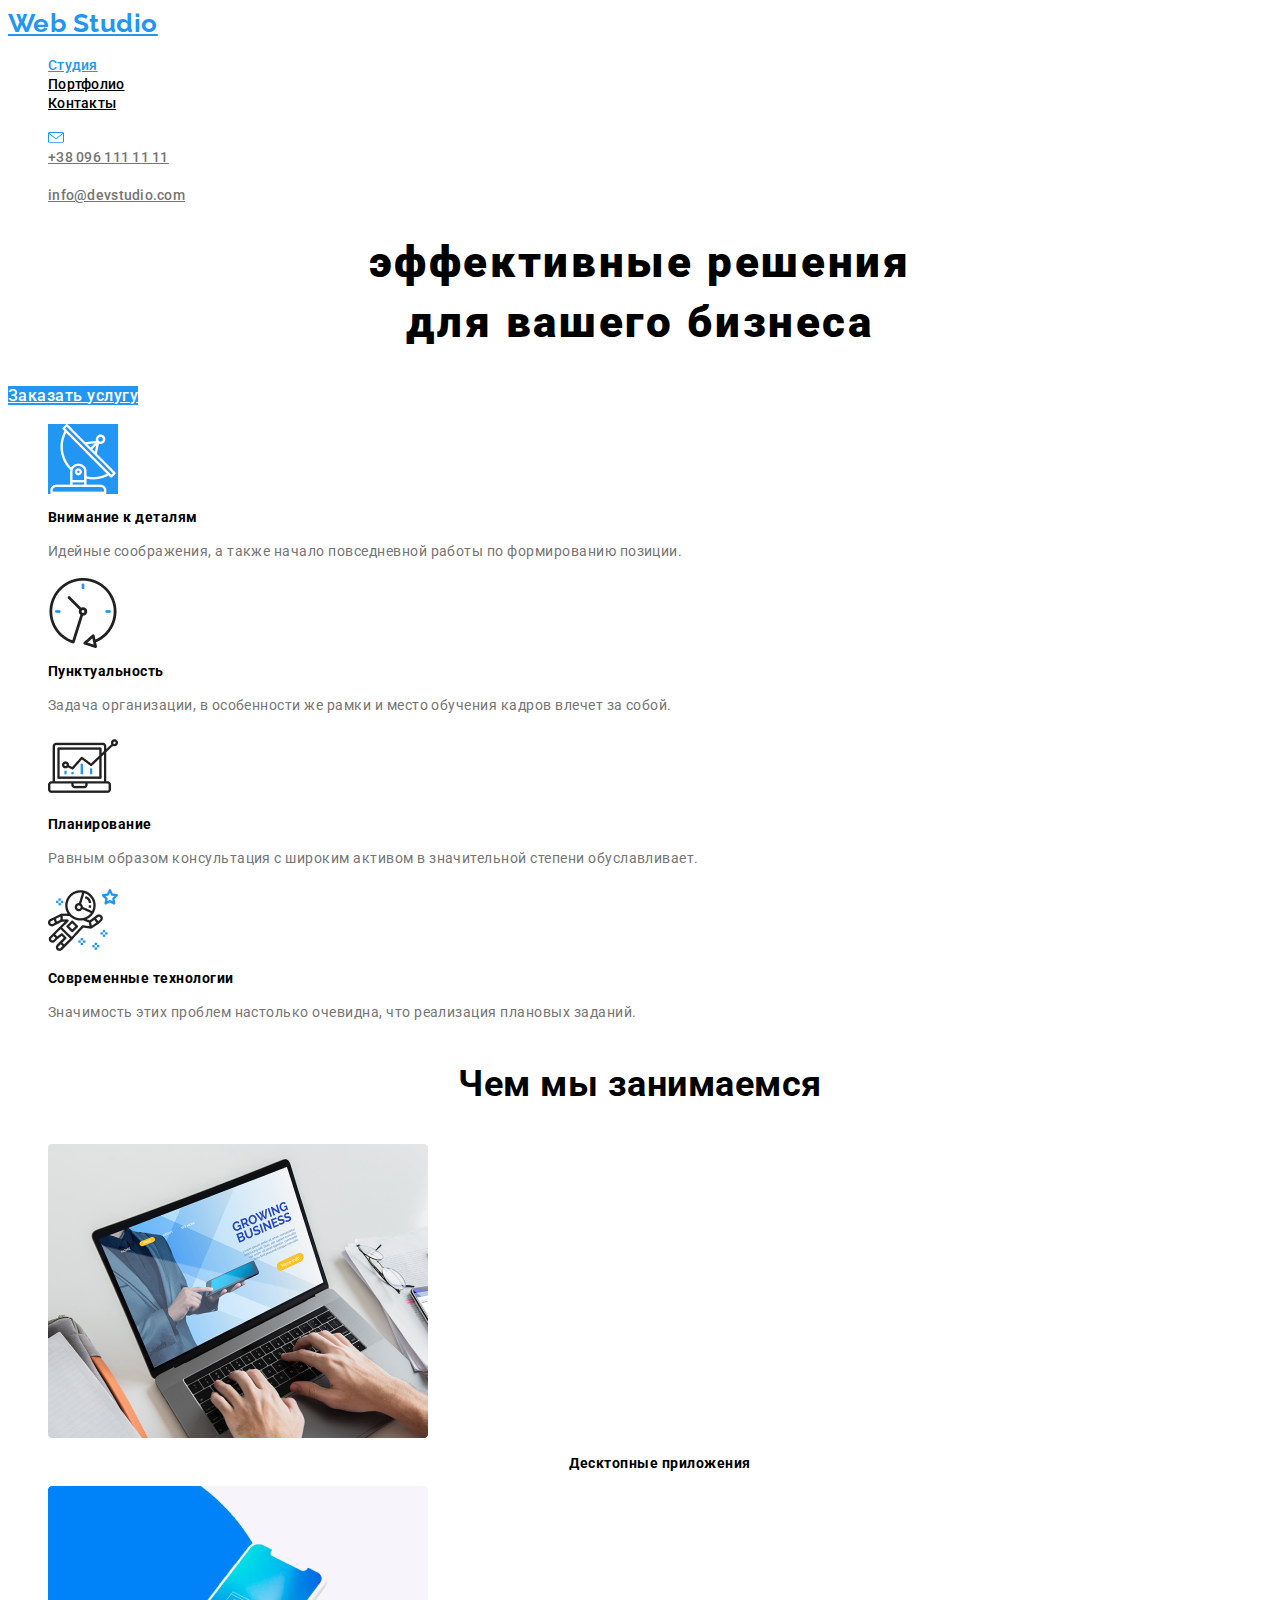
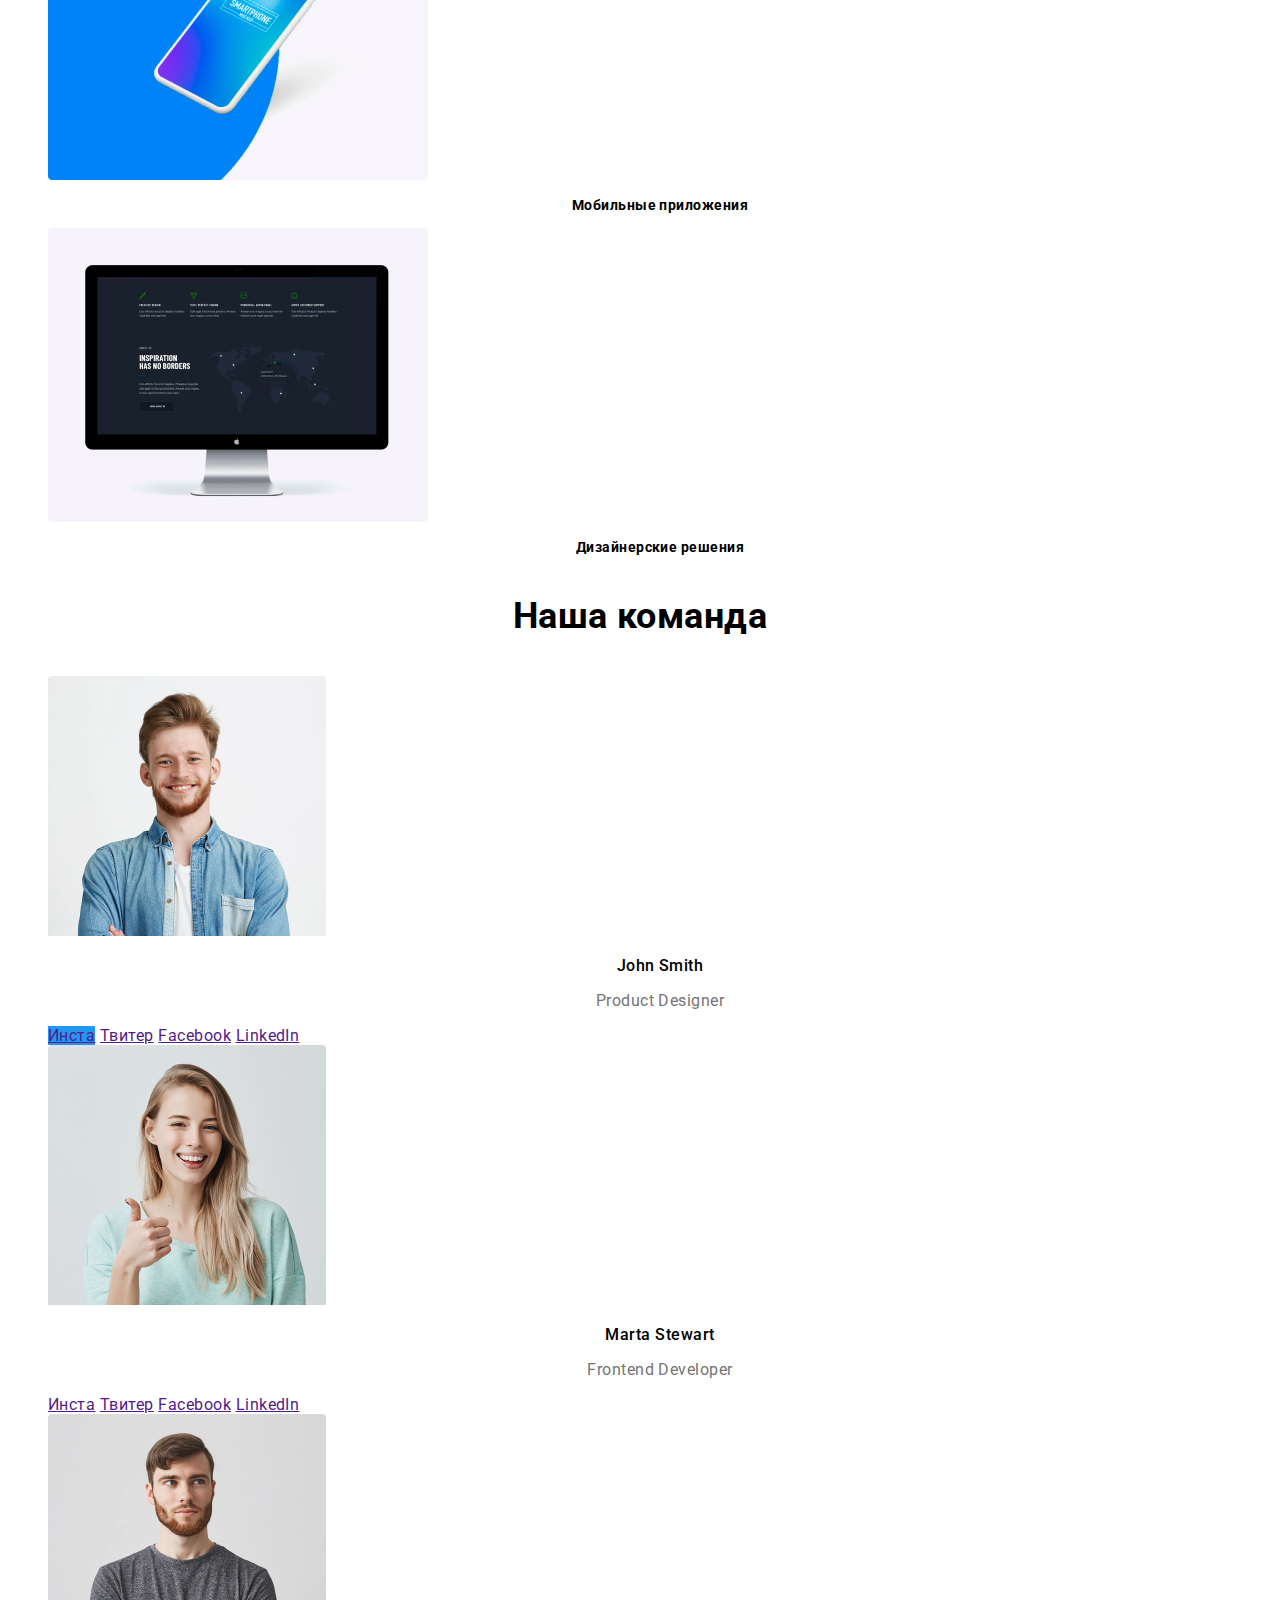
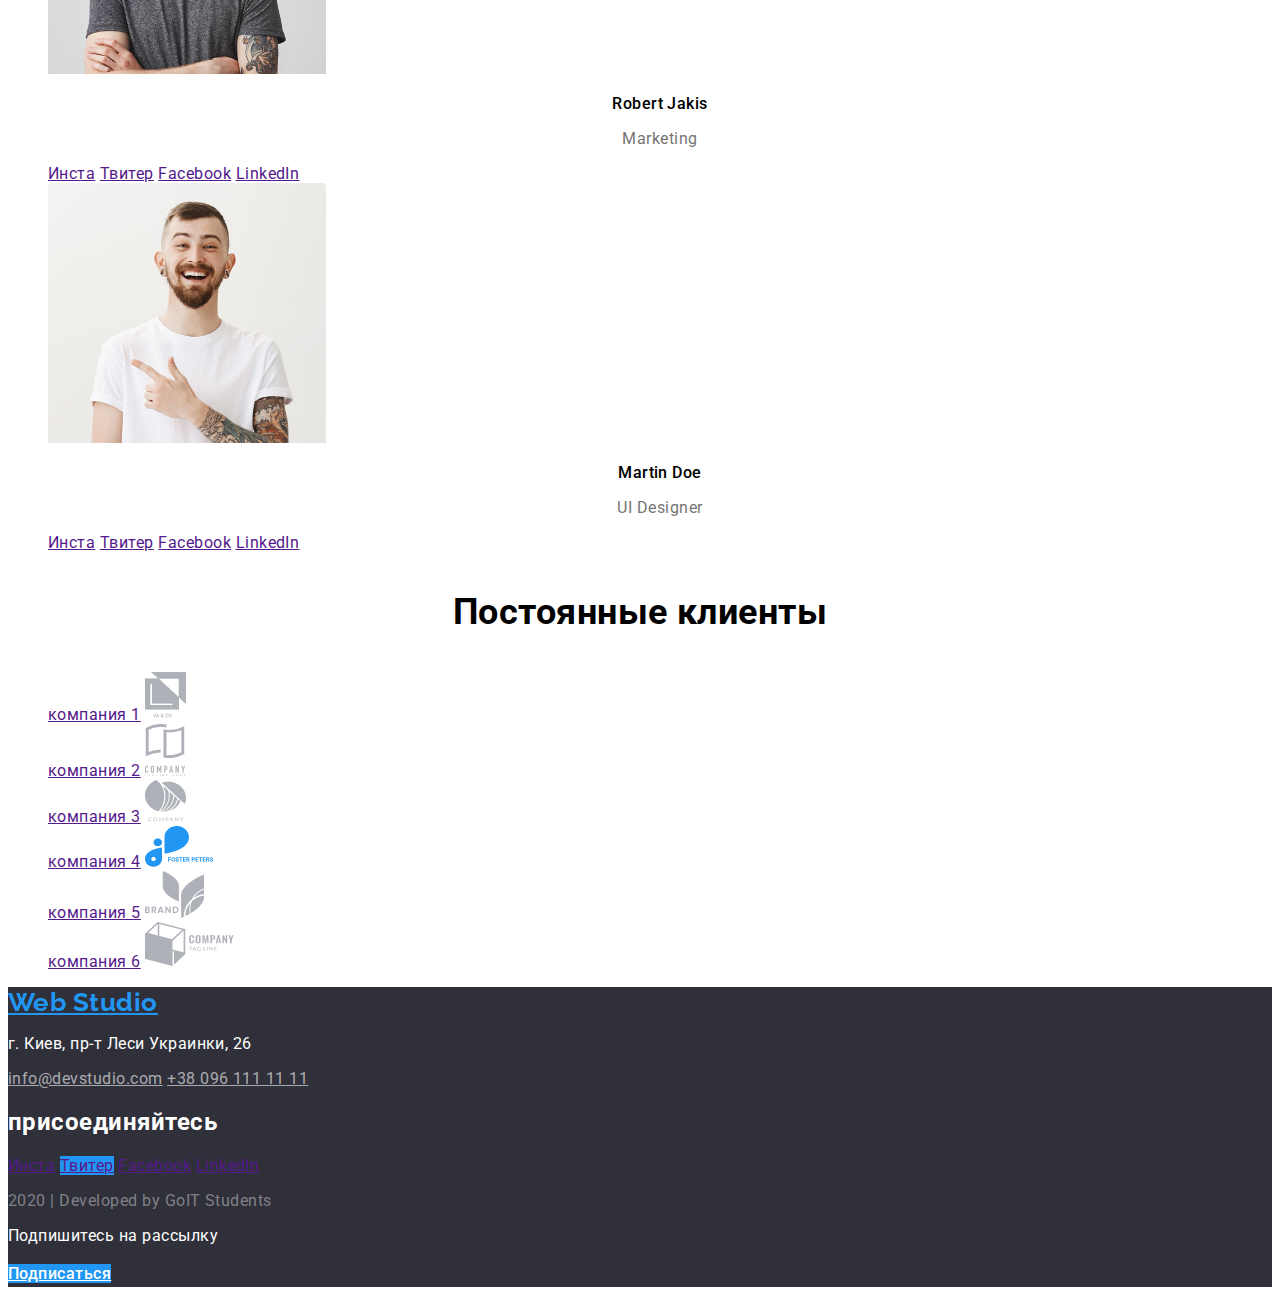
==== index.html @ 4e351586 "Копирование с 2-й домашки" ====
<!DOCTYPE html>
<html lang="ru">
<head>
    <meta charset="UTF-8">
    <meta name="viewport" content="width=device-width, initial-scale=1.0">
    <title>Web Studio</title>
    <link href="https://fonts.googleapis.com/css2?family=Raleway:wght@700&family=Roboto:wght@400;500;700;900&display=swap" rel="stylesheet">
    <link rel="stylesheet" href="./css/styles.css">
</head>
<body class="page">
 <!--Шапка-->    
    <header>
        <nav>
            <a href="" class="logo">Web Studio</a>
            <ul class="nav">
                <li><a href="http://" class="nav-nav current">Студия</a></li>
                <li><a href="./portfolio.html" class="nav-nav">Портфолио</a></li>
                <li><a href="http://" class="nav-nav">Контакты</a></li>
            </ul>
            <ul class="auth">
                <li><img src="./image/envelope (hover).svg" alt=""></li>
                <li><a href="tel:380961111111" class="auth-nav">+38 096 111 11 11</a></li>
                <li><img src="./Vector.svg" alt=""></li>
                <li><a href="mailto:info@devstudio.com" class="auth-nav">info@devstudio.com</a></li>
            </ul>
        </nav>
    </header>
<main>
    <!--первый блок с картинкой-->
    <section class="hero">
        <h1 class="hero-title">эффективные решения <br>для вашего бизнеса</h1>
        <a href="" class="button">Заказать услугу</a>
        
    </section>

    <!--Второй блок с иконками-->
    <section class="section">
        <ul>
            <li>
                <img src="./image/antenna 1.png" alt="" class="image">
                <h2 class="section-tit">Внимание к деталям</h2>
                <p class="section-list">Идейные соображения, а также начало повседневной работы по формированию позиции.</p>
            </li>
            <li>
                <img src="./image/clock 1.png" alt="">
                <h2 class="section-tit">Пунктуальность</h2>
                <p class="section-list">Задача организации, в особенности же рамки и место обучения кадров влечет за собой.</p>
            </li>
            <li>
                <img src="./image/diagram 1.png" alt="">
                <h2 class="section-tit">Планирование</h2>
                <p class="section-list">Равным образом консультация с широким активом в значительной степени обуславливает.</p>
            </li>
            <li>
                <img src="./image/astronaut 1.png" alt="">
                <h2 class="section-tit">Современные технологии</h2>
                <p class="section-list">Значимость этих проблем настолько очевидна, что реализация плановых заданий.</p>
            </li>
        </ul>
        
    </section>

    <!--Блок чем занимаемся-->
    <section>
        <h2 class="section-title">Чем мы занимаемся</h2>
        <ul>
            <li>
                <img src="./image/img (1).png" alt="" width="380">
                <h3>Десктопные приложения</h3>
            </li>
            <li>
                <img src="./image/box.png" alt="" width="380">
                <h3>Мобильные приложения</h3>
            </li>
            <li>
                <img src="./image/img.png" alt="" width="380">
                <h3>Дизайнерские решения</h3>
            </li>
        </ul>
    </section>

    <!--Блок команды-->
    <section>
        <h2 class="section-title">Наша команда</h2>
        <ul>
            <li>
                <img src="./image/John.jpg" alt="" width="278">
                <p class="section-name">John Smith</p>
                <p class="section-work">Product Designer</p>
                <a href="" aria-label="ссылка на Инсту" class="image">Инста</a>
                <a href="" aria-label="ссылка на Твитер">Твитер</a>
                <a href="" aria-label="ссылка на Facebook">Facebook</a>
                <a href="" aria-label="ссылка на LinkedIn">LinkedIn</a>
            </li>
            <li>
                <img src="./image/Marta.jpg" alt="" width="278">
                <p class="section-name">Marta Stewart</p>
                <p class="section-work">Frontend Developer</p>
                <a href="" aria-label="ссылка на Инсту">Инста</a>
                <a href="" aria-label="ссылка на Твитер">Твитер</a>
                <a href="" aria-label="ссылка на Facebook">Facebook</a>
                <a href="" aria-label="ссылка на LinkedIn">LinkedIn</a>
            </li>
            <li>
                <img src="./image/Robert.jpg" alt="" width="278">
                <p class="section-name">Robert Jakis</p>
                <p class="section-work">Marketing</p>
                <a href="" aria-label="ссылка на Инсту">Инста</a>
                <a href="" aria-label="ссылка на Твитер">Твитер</a>
                <a href="" aria-label="ссылка на Facebook">Facebook</a>
                <a href="" aria-label="ссылка на LinkedIn">LinkedIn</a>
            </li>
            <li>
                <img src="./image/Martin.jpg" alt="" width="278">
                <p class="section-name">Martin Doe</p>
                <p class="section-work">UI Designer</p>
                <a href="" aria-label="ссылка на Инсту">Инста</a>
                <a href="" aria-label="ссылка на Твитер">Твитер</a>
                <a href="" aria-label="ссылка на Facebook">Facebook</a>
                <a href="" aria-label="ссылка на LinkedIn">LinkedIn</a>
            </li>
        </ul>
    </section>

    <!--Клиенты-->
    <article>
        <h2 class="section-title">Постоянные клиенты</h2>
        <ul>
            <li>
                <a href="" alt="">компания 1</a>
                <img src="./image/logo 1.png" alt="">
            </li>
            <li>
                <a href="" alt="">компания 2</a>
                <img src="./image/logo 2.png" alt="">
            </li>
            <li>
                <a href="" alt="">компания 3</a>
                <img src="./image/logo 3.png" alt="">
            </li>
            <li>
                <a href="" alt="">компания 4</a>
                <img src="./image/logo 4.png" alt="">
            </li>
            <li>
                <a href="" alt="">компания 5</a>
                <img src="./image/logo 5.png" alt="">
            </li>
            <li>
                <a href="" alt="">компания 6</a>
                <img src="./image/logo 6.png" alt="">
            </li>
        </ul>
    </article>
</main>
    <!--Подвал-->
<footer class="down">
        <a href="" class="logo">Web Studio</a>
        <p class="sign">г. Киев, пр-т Леси Украинки, 26</p>
        <a href="mailto:info@devstudio.com" class="sign-nav">info@devstudio.com</a>
        <a href="tel:380961111111" class="sign-nav">+38 096 111 11 11</a>

        <h2 class="footer-text">присоединяйтесь</h2>
        <a href="" aria-label="ссылка на Инсту">Инста</a>
        <a href="" aria-label="ссылка на Твитер" class="image">Твитер</a>
        <a href="" aria-label="ссылка на Facebook">Facebook</a>
        <a href="" aria-label="ссылка на LinkedIn">LinkedIn</a>
        <p class="name">2020 | Developed by GoIT Students </p>
        <p class="footer-text">Подпишитесь на рассылку</p>
        <a href="" class="button">Подписаться</a>
</footer>
        

    
</body>
</html>
---- css/styles.css ----
:root {
    --primary-text-color: #21212;
    --secondary-text-color: #757575;
    --prime-blu-color: #2196F3;
    --prime-white-color: #ffffff;
}


ul {
    list-style: none;
}

.page {
    background-color: #ffffff;
    color: var(--primary-text-color);
    font-family: Roboto, sans-serif;
    letter-spacing: 0.03em;
}

/* Логотип */

.logo{
    color: var(--prime-blu-color);
    font-family: Raleway;
    font-weight: bold;
    font-size: 26px;
    line-height: 1.19;
}

/* менюшка */
.nav .nav-nav {
    color: var(--primary-text-color);
    font-weight: 500;
    font-size: 14px;
    line-height: 1.14;
    letter-spacing: 0.02em;
}
.nav .nav-nav:hover,
.nav .nav-nav:focus
{
    color: var(--prime-blu-color);
}
.nav .nav-nav.current {
    color: var(--prime-blu-color);
}

 
.auth .auth-nav{
    color: var(--secondary-text-color);
    font-weight: 500;
    font-size: 14px;
    line-height: 1.14;
    letter-spacing: 0.02em;
    }
.auth .auth-nav:hover, 
.auth .auth-nav:focus{
    color: var(--prime-blu-color)
}

.hero-title {
    font-weight: 900;
    font-size: 44px;
    line-height: 1.36;
    text-align: center;
    letter-spacing: 0.06em;
    font-style: normal;
}

.button{
    color: var(--prime-white-color);
    background-color: var(--prime-blu-color);
    font-family: inherit;
    font-weight: 500;
    font-size: 16px;
    line-height: 1.62;
    text-align: center;
}

ul {
    list-style: none;
}

.section .section-title {
    color: var(--primary-text-color);
}
.section-title {
font-weight: 700;
font-size: 36px;
line-height: 1.67;
text-align: center;
}
.section-tit {
    font-weight: 700;
    font-size: 14px;
    line-height: 1.14;
}
h3 {
    font-family: Roboto;
font-style: normal;
font-weight: 700;
font-size: 14px;
line-height: 1.14;
text-align: center;
}
.image {
background-color: var(--prime-blu-color);
}
.section-list {
    color: var(--secondary-text-color);
    font-size: 14px;
    line-height: 1.71;
}
.section-work{
    color: var(--secondary-text-color);
    font-size: 16px;
    line-height: 1.19;
    text-align: center;
}
.section-name{
    font-weight: 500;
    font-size: 16px;
    line-height: 1.19;
    text-align: center;
}
.name {
    color: rgba(255, 255, 255, 0.4);
}
.sign {
    color: var(--prime-white-color);
}
.sign-nav {
    color: rgba(255, 255, 255, 0.6);
}
.down{
    background-color: #2F303A;;
}
.footer-text {
    color: var(--prime-white-color);
}



/* Портфолио */

.info {
    font-weight: 700;
    font-size: 18px;
    line-height: 2;
    letter-spacing: 0.06em;
}

.info-main {
    font-size: 16px;
    line-height: 1.87;
}

.information{
    font-size: 18px;
    line-height: 1.56;
}






/* основной цвет заголовков  color: #212121;*/
/* цвет текста color: #757575; */
/* акцкет #2196F3  */
/* вторичный цвет color: rgba(255, 255, 255, 0.4); */
/* вторичный цвет фона #F5F4FA */
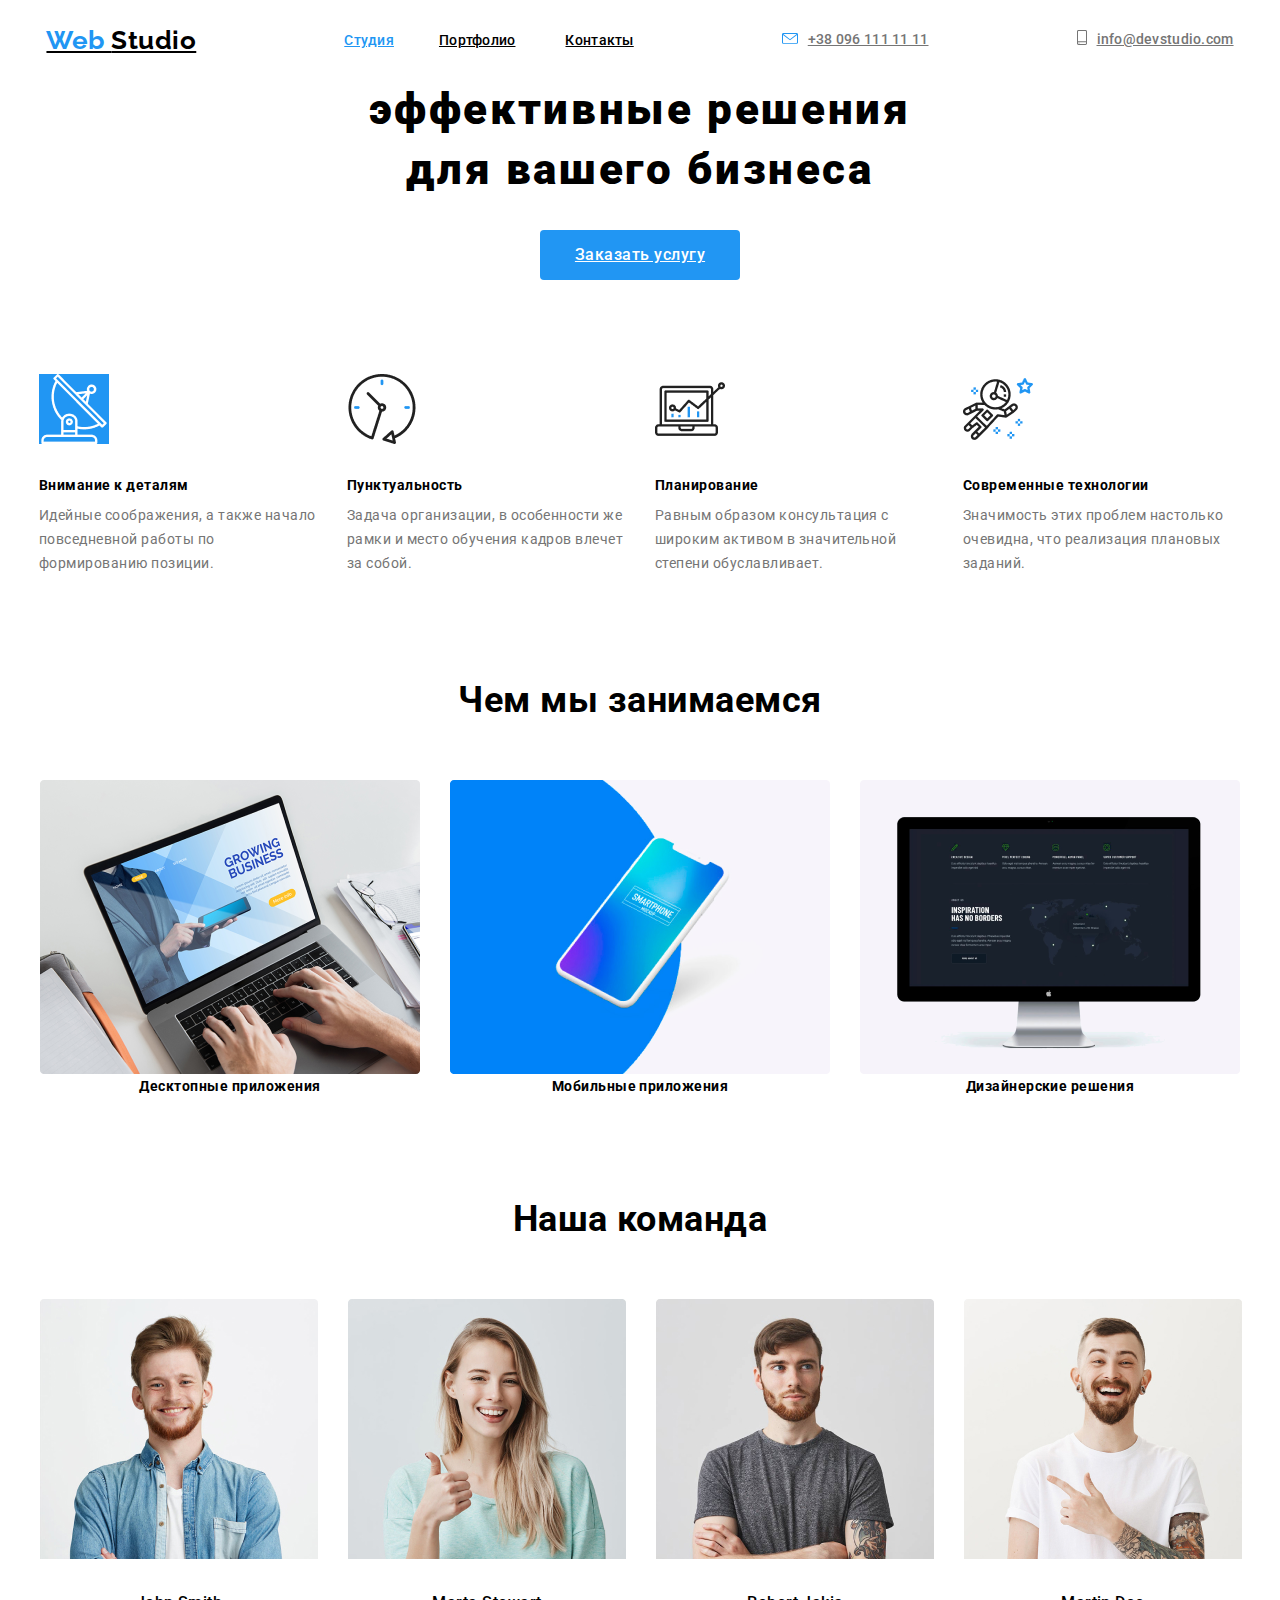
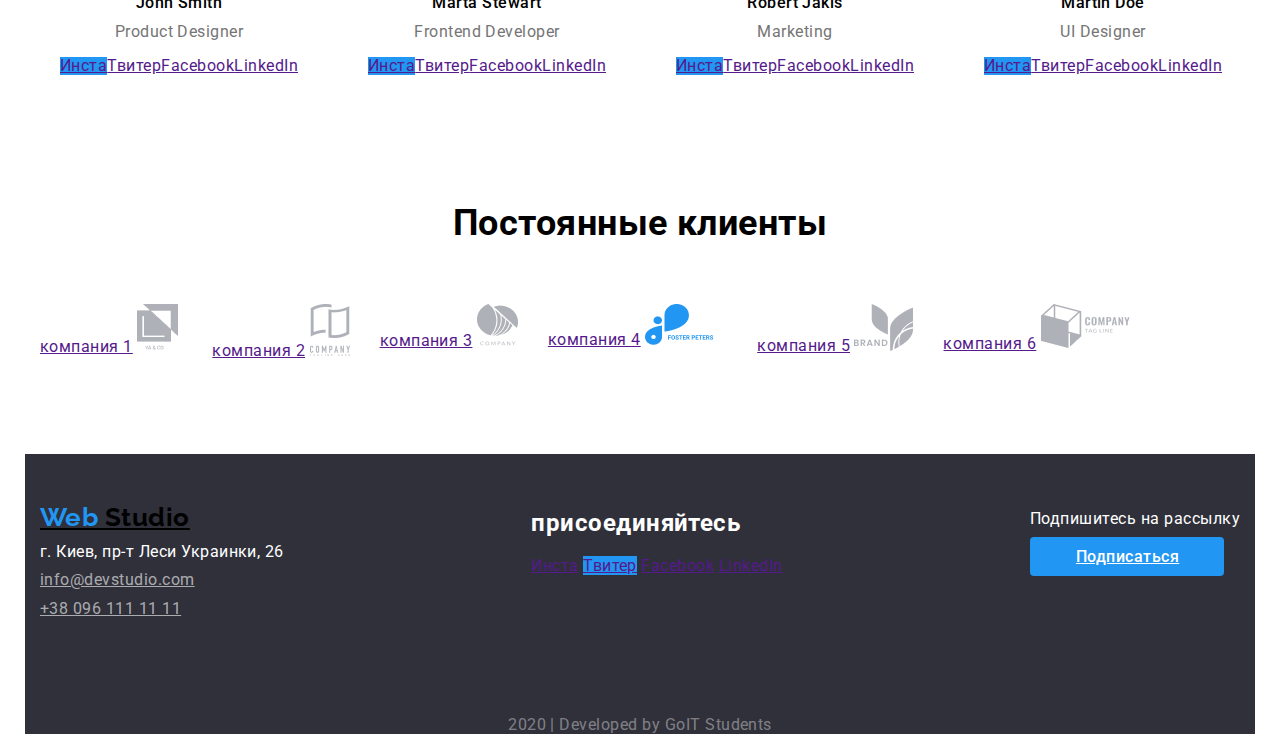
==== commit 9d32f50e: "Финал!!!" ====
--- a/index.html
+++ b/index.html
@@ -5,169 +5,208 @@
     <meta name="viewport" content="width=device-width, initial-scale=1.0">
     <title>Web Studio</title>
     <link href="https://fonts.googleapis.com/css2?family=Raleway:wght@700&family=Roboto:wght@400;500;700;900&display=swap" rel="stylesheet">
+    <link rel="stylesheet" href="https://cdnjs.cloudflare.com/ajax/libs/modern-normalize/0.6.0/modern-normalize.min.css">
     <link rel="stylesheet" href="./css/styles.css">
 </head>
 <body class="page">
  <!--Шапка-->    
     <header>
-        <nav>
-            <a href="" class="logo">Web Studio</a>
-            <ul class="nav">
-                <li><a href="http://" class="nav-nav current">Студия</a></li>
-                <li><a href="./portfolio.html" class="nav-nav">Портфолио</a></li>
-                <li><a href="http://" class="nav-nav">Контакты</a></li>
-            </ul>
-            <ul class="auth">
-                <li><img src="./image/envelope (hover).svg" alt=""></li>
-                <li><a href="tel:380961111111" class="auth-nav">+38 096 111 11 11</a></li>
-                <li><img src="./Vector.svg" alt=""></li>
-                <li><a href="mailto:info@devstudio.com" class="auth-nav">info@devstudio.com</a></li>
-            </ul>
-        </nav>
+            <nav class="container top">
+                <a href="" class="logo"><span class="color">Web </span>Studio</a>
+                    <ul class="nav">
+                        <li><a href="http://" class="nav-nav current">Студия</a></li>
+                        <li><a href="./portfolio.html" class="nav-nav first">Портфолио</a></li>
+                        <li><a href="http://" class="nav-nav">Контакты</a></li>
+                        </ul>
+                    <ul class="auth">
+                        <li><img src="./image/envelope (hover).svg" alt=""></li>
+                        <li><a href="tel:380961111111" class="auth-nav">+38 096 111 11 11</a></li>
+                        <li class="telephone"><img src="./image/smartphone.svg" alt=""></li>
+                        <li><a href="mailto:info@devstudio.com" class="auth-nav">info@devstudio.com</a></li>
+                    </ul>
+            </nav>
     </header>
+    
 <main>
     <!--первый блок с картинкой-->
-    <section class="hero">
-        <h1 class="hero-title">эффективные решения <br>для вашего бизнеса</h1>
-        <a href="" class="button">Заказать услугу</a>
-        
-    </section>
+
+    <div class="blocks">
+        <section class="hero">
+            <h1 class="hero-title">эффективные решения <br>для вашего бизнеса</h1>
+            <a href="" class="button one">Заказать услугу</a>
+            
+        </section>
+    </div>
 
     <!--Второй блок с иконками-->
-    <section class="section">
-        <ul>
-            <li>
+
+   <div class="blocks">
+        <section class="section">
+        <ul class="decision">
+            <li class="decision-info">
                 <img src="./image/antenna 1.png" alt="" class="image">
                 <h2 class="section-tit">Внимание к деталям</h2>
                 <p class="section-list">Идейные соображения, а также начало повседневной работы по формированию позиции.</p>
             </li>
-            <li>
+            <li class="decision-info">
                 <img src="./image/clock 1.png" alt="">
                 <h2 class="section-tit">Пунктуальность</h2>
                 <p class="section-list">Задача организации, в особенности же рамки и место обучения кадров влечет за собой.</p>
             </li>
-            <li>
+            <li class="decision-info">
                 <img src="./image/diagram 1.png" alt="">
                 <h2 class="section-tit">Планирование</h2>
                 <p class="section-list">Равным образом консультация с широким активом в значительной степени обуславливает.</p>
             </li>
-            <li>
+            <li class="decision-info">
                 <img src="./image/astronaut 1.png" alt="">
                 <h2 class="section-tit">Современные технологии</h2>
                 <p class="section-list">Значимость этих проблем настолько очевидна, что реализация плановых заданий.</p>
             </li>
         </ul>
         
-    </section>
+        </section>
+   </div>
 
     <!--Блок чем занимаемся-->
+   <div class="blocks">
     <section>
         <h2 class="section-title">Чем мы занимаемся</h2>
-        <ul>
-            <li>
+        <ul class="decision">
+            <li class=works>
                 <img src="./image/img (1).png" alt="" width="380">
                 <h3>Десктопные приложения</h3>
             </li>
-            <li>
+            <li class=works>
                 <img src="./image/box.png" alt="" width="380">
                 <h3>Мобильные приложения</h3>
             </li>
-            <li>
+            <li class=works>
                 <img src="./image/img.png" alt="" width="380">
                 <h3>Дизайнерские решения</h3>
             </li>
         </ul>
     </section>
+   </div>
 
     <!--Блок команды-->
-    <section>
+
+   <div class="blocks">
+    <section class="section">
         <h2 class="section-title">Наша команда</h2>
-        <ul>
-            <li>
+        <ul class="team">
+            <li class="team-all">
                 <img src="./image/John.jpg" alt="" width="278">
                 <p class="section-name">John Smith</p>
                 <p class="section-work">Product Designer</p>
-                <a href="" aria-label="ссылка на Инсту" class="image">Инста</a>
-                <a href="" aria-label="ссылка на Твитер">Твитер</a>
-                <a href="" aria-label="ссылка на Facebook">Facebook</a>
-                <a href="" aria-label="ссылка на LinkedIn">LinkedIn</a>
-            </li>
-            <li>
+                <div class="links">
+                    <a href="" aria-label="ссылка на Инсту" class="image">Инста</a>
+                    <a href="" aria-label="ссылка на Твитер">Твитер</a>
+                    <a href="" aria-label="ссылка на Facebook">Facebook</a>
+                    <a href="" aria-label="ссылка на LinkedIn">LinkedIn</a>
+                </div>
+            </li>
+            <li class="team-all">
                 <img src="./image/Marta.jpg" alt="" width="278">
                 <p class="section-name">Marta Stewart</p>
                 <p class="section-work">Frontend Developer</p>
-                <a href="" aria-label="ссылка на Инсту">Инста</a>
-                <a href="" aria-label="ссылка на Твитер">Твитер</a>
-                <a href="" aria-label="ссылка на Facebook">Facebook</a>
-                <a href="" aria-label="ссылка на LinkedIn">LinkedIn</a>
-            </li>
-            <li>
+                <div class="links">
+                    <a href="" aria-label="ссылка на Инсту" class="image">Инста</a>
+                    <a href="" aria-label="ссылка на Твитер">Твитер</a>
+                    <a href="" aria-label="ссылка на Facebook">Facebook</a>
+                    <a href="" aria-label="ссылка на LinkedIn">LinkedIn</a>
+                </div>
+            </li>
+            <li class="team-all">
                 <img src="./image/Robert.jpg" alt="" width="278">
                 <p class="section-name">Robert Jakis</p>
                 <p class="section-work">Marketing</p>
-                <a href="" aria-label="ссылка на Инсту">Инста</a>
-                <a href="" aria-label="ссылка на Твитер">Твитер</a>
-                <a href="" aria-label="ссылка на Facebook">Facebook</a>
-                <a href="" aria-label="ссылка на LinkedIn">LinkedIn</a>
-            </li>
-            <li>
+                <div class="links">
+                    <a href="" aria-label="ссылка на Инсту" class="image">Инста</a>
+                    <a href="" aria-label="ссылка на Твитер">Твитер</a>
+                    <a href="" aria-label="ссылка на Facebook">Facebook</a>
+                    <a href="" aria-label="ссылка на LinkedIn">LinkedIn</a>
+                </div>
+            </li>
+            <li class="team-all">
                 <img src="./image/Martin.jpg" alt="" width="278">
                 <p class="section-name">Martin Doe</p>
                 <p class="section-work">UI Designer</p>
+                <div class="links">
+                    <a href="" aria-label="ссылка на Инсту" class="image">Инста</a>
+                    <a href="" aria-label="ссылка на Твитер">Твитер</a>
+                    <a href="" aria-label="ссылка на Facebook">Facebook</a>
+                    <a href="" aria-label="ссылка на LinkedIn">LinkedIn</a>
+                </div>
+            </li>
+        </ul>
+    </section>
+   </div>
+
+    <!--Клиенты-->
+
+    <div class="blocks">
+        <article class="section-art"    >
+            <h2 class="section-title">Постоянные клиенты</h2>
+            <ul class="clients">
+                <li class="clients-logo">
+                    <a href="" alt="">компания 1</a>
+                    <img src="./image/logo 1.png" alt="">
+                </li>
+                <li class="clients-logo">
+                    <a href="" alt="">компания 2</a>
+                    <img src="./image/logo 2.png" alt="">
+                </li>
+                <li class="clients-logo">
+                    <a href="" alt="">компания 3</a>
+                    <img src="./image/logo 3.png" alt="">
+                </li>
+                <li class="clients-logo">
+                    <a href="" alt="">компания 4</a>
+                    <img src="./image/logo 4.png" alt="">
+                </li>
+                <li class="clients-logo">
+                    <a href="" alt="">компания 5</a>
+                    <img src="./image/logo 5.png" alt="">
+                </li>
+                <li class="clients-logo">
+                    <a href="" alt="">компания 6</a>
+                    <img src="./image/logo 6.png" alt="">
+                </li>
+            </ul>
+        </article>
+    </div>
+</main>
+
+    <!--Подвал-->
+
+    <footer class="down-bottom">
+        <div class="down">
+        <div class="down-info">
+            <div class="footer-info">
+                <a href="" class="logo"><span class="color">Web </span>Studio</a>
+                <p class="sign">г. Киев, пр-т Леси Украинки, 26</p>
+                <a href="mailto:info@devstudio.com" class="sign-nav">info@devstudio.com</a>
+                <a href="tel:380961111111" class="sign-nav">+38 096 111 11 11</a>
+            </div>
+        </div>
+    
+            <div class="footer-info">
+                <h2 class="footer-text">присоединяйтесь</h2>
                 <a href="" aria-label="ссылка на Инсту">Инста</a>
-                <a href="" aria-label="ссылка на Твитер">Твитер</a>
+                <a href="" aria-label="ссылка на Твитер" class="image">Твитер</a>
                 <a href="" aria-label="ссылка на Facebook">Facebook</a>
                 <a href="" aria-label="ссылка на LinkedIn">LinkedIn</a>
-            </li>
-        </ul>
-    </section>
-
-    <!--Клиенты-->
-    <article>
-        <h2 class="section-title">Постоянные клиенты</h2>
-        <ul>
-            <li>
-                <a href="" alt="">компания 1</a>
-                <img src="./image/logo 1.png" alt="">
-            </li>
-            <li>
-                <a href="" alt="">компания 2</a>
-                <img src="./image/logo 2.png" alt="">
-            </li>
-            <li>
-                <a href="" alt="">компания 3</a>
-                <img src="./image/logo 3.png" alt="">
-            </li>
-            <li>
-                <a href="" alt="">компания 4</a>
-                <img src="./image/logo 4.png" alt="">
-            </li>
-            <li>
-                <a href="" alt="">компания 5</a>
-                <img src="./image/logo 5.png" alt="">
-            </li>
-            <li>
-                <a href="" alt="">компания 6</a>
-                <img src="./image/logo 6.png" alt="">
-            </li>
-        </ul>
-    </article>
-</main>
-    <!--Подвал-->
-<footer class="down">
-        <a href="" class="logo">Web Studio</a>
-        <p class="sign">г. Киев, пр-т Леси Украинки, 26</p>
-        <a href="mailto:info@devstudio.com" class="sign-nav">info@devstudio.com</a>
-        <a href="tel:380961111111" class="sign-nav">+38 096 111 11 11</a>
-
-        <h2 class="footer-text">присоединяйтесь</h2>
-        <a href="" aria-label="ссылка на Инсту">Инста</a>
-        <a href="" aria-label="ссылка на Твитер" class="image">Твитер</a>
-        <a href="" aria-label="ссылка на Facebook">Facebook</a>
-        <a href="" aria-label="ссылка на LinkedIn">LinkedIn</a>
+            </div>
+    
+            <div> 
+                <p class="footer-text">Подпишитесь на рассылку</p>
+                <a href="" class="button-bottom">Подписаться</a>
+            </div>
+               
+        </div>    
         <p class="name">2020 | Developed by GoIT Students </p>
-        <p class="footer-text">Подпишитесь на рассылку</p>
-        <a href="" class="button">Подписаться</a>
+
 </footer>
         
 
--- a/css/styles.css
+++ b/css/styles.css
@@ -1,3 +1,6 @@
+
+
+
 :root {
     --primary-text-color: #21212;
     --secondary-text-color: #757575;
@@ -6,9 +9,13 @@
 }
 
 
-ul {
+
+  ul {
+    margin-top: 0px;
+    margin-bottom: 0px;
     list-style: none;
 }
+
 
 .page {
     background-color: #ffffff;
@@ -20,15 +27,73 @@
 /* Логотип */
 
 .logo{
-    color: var(--prime-blu-color);
+
+
+    color: black;
     font-family: Raleway;
     font-weight: bold;
     font-size: 26px;
     line-height: 1.19;
 }
 
+
+.color{ 
+    color: var(--prime-blu-color);
+}
+.container{
+    width: 1230px;
+    padding-left: 15px;
+    padding-right: 15px;
+    margin-left: auto;
+    margin-right: auto;
+    justify-content: center;
+
+}
+
+.top {
+    display: flex;
+    height: 80px;
+    align-items: center;
+}
+
+.container .top + .top {
+    margin-left: 148px;
+}
+
+.blocks {
+    width: 1230px;
+    padding-left: 15px;
+    padding-right: 15px;
+    margin-left: auto;
+    margin-right: auto;
+    justify-content: center;
+}
 /* менюшка */
+
+.nav{
+    display: flex;
+    margin-left: 148px;
+    padding-left: 0;
+    align-items: flex-end;
+}
+
+.first {
+    margin-left: 45px;
+    margin-right: 50px;
+}
+
+.nav-nav {
+    margin-top: 0px;
+    padding-bottom: 32px;
+}
+
+.nav-nav .first{
+
+    margin-left: 50px;
+    margin-right: 45px;
+}
 .nav .nav-nav {
+    
     color: var(--primary-text-color);
     font-weight: 500;
     font-size: 14px;
@@ -36,16 +101,26 @@
     letter-spacing: 0.02em;
 }
 .nav .nav-nav:hover,
-.nav .nav-nav:focus
-{
+.nav .nav-nav:focus {
     color: var(--prime-blu-color);
 }
+
 .nav .nav-nav.current {
     color: var(--prime-blu-color);
 }
 
- 
+.auth {
+    display: flex;
+    margin-left: 148px;
+    padding-left: 0;
+    
+}
+.auth-nav {
+    margin-left: 10px;
+    padding-bottom: 32px;
+}
 .auth .auth-nav{
+
     color: var(--secondary-text-color);
     font-weight: 500;
     font-size: 14px;
@@ -54,19 +129,47 @@
     }
 .auth .auth-nav:hover, 
 .auth .auth-nav:focus{
+    
     color: var(--prime-blu-color)
 }
-
+.telephone{
+    margin-left: 148px;
+}
+.hero {
+    text-align: center;
+}
 .hero-title {
+    margin-top: 0px;
+    margin-bottom: 46px;
+    margin-left: auto;
+    margin-right: auto;
+    width: 646px;
+    height: 104px;
+
     font-weight: 900;
     font-size: 44px;
     line-height: 1.36;
-    text-align: center;
+    
     letter-spacing: 0.06em;
     font-style: normal;
 }
 
+.one{
+    margin-left: auto;
+    margin-right: auto;
+}
+
+
 .button{
+
+    display: inline-block;
+    padding: 32px;
+    padding-top: 12px;
+    padding-bottom: 12px;
+    min-width: 200px;
+   
+
+    border-radius: 4px;
     color: var(--prime-white-color);
     background-color: var(--prime-blu-color);
     font-family: inherit;
@@ -75,74 +178,256 @@
     line-height: 1.62;
     text-align: center;
 }
+.button-bottom{
+    padding-left: 46px;
+    padding-right: 45px;
+    padding-top: 10px;
+    padding-bottom: 10px;
+    min-width: 200px;
+
+    border-radius: 4px;
+    color: var(--prime-white-color);
+    background-color: var(--prime-blu-color);
+    font-family: inherit;
+    font-weight: 500;
+    font-size: 16px;
+    line-height: 1.62;
+    text-align: center;
+}
 
 ul {
     list-style: none;
 }
 
+.decision {
+    display: flex;
+    padding-left: 0;
+    margin-left: 0;
+    justify-content: center;
+}
+
+.decision-info{
+width: 278px;
+
+}
+
+.decision-info + .decision-info {
+    margin-left: 30px;
+}
+
+.section {
+    
+    padding-top: 94px;
+    padding-bottom: 94px;
+
+}
+.section-art {
+    
+    padding-bottom: 94px;
+}
+
 .section .section-title {
+    
     color: var(--primary-text-color);
 }
+
 .section-title {
+    margin-top: 0;
+    margin-bottom: 50px;
+
 font-weight: 700;
 font-size: 36px;
 line-height: 1.67;
 text-align: center;
 }
+
 .section-tit {
+    margin-top: 30px;
+    margin-bottom: 0px;
+
     font-weight: 700;
     font-size: 14px;
     line-height: 1.14;
 }
+.works {
+    margin-left: 0;
+}
+.works + .works {
+    justify-content: center;
+    margin-left: 30px;
+}
+
 h3 {
+    margin-top: 0px;
+    margin-bottom: 0px;
+
     font-family: Roboto;
-font-style: normal;
-font-weight: 700;
-font-size: 14px;
-line-height: 1.14;
-text-align: center;
+    font-style: normal;
+    font-weight: 700;
+    font-size: 14px;
+    line-height: 1.14;
+    text-align: center;
 }
 .image {
 background-color: var(--prime-blu-color);
 }
 .section-list {
+    margin-top: 10px;
+    margin-bottom: 0px;
+    width: 278px;
+
     color: var(--secondary-text-color);
     font-size: 14px;
     line-height: 1.71;
 }
+
+.team {
+    display: flex;
+    padding-left: 0;
+}
+
+.team-all + .team-all {
+    margin-left: 30px;
+}
+
 .section-work{
+    margin-top: 10px;
+    margin-bottom: 0px;
+
     color: var(--secondary-text-color);
     font-size: 16px;
     line-height: 1.19;
     text-align: center;
 }
 .section-name{
+    margin-top: 30px;
+    margin-bottom: 0px;
     font-weight: 500;
     font-size: 16px;
     line-height: 1.19;
     text-align: center;
 }
 .name {
+   
+
+    text-align: center;
+    margin-top: 10px;
     color: rgba(255, 255, 255, 0.4);
 }
+
+.links{
+display: flex;
+margin-top: 16px;
+margin-bottom: 24px;
+justify-content:  center;
+}
+
+.clients {
+    display: flex;
+    padding-left: 0;
+}
+
+.clients-logo + .clients-logo {
+    margin-left: 30px;
+}
 .sign {
+    margin-top: 10px;
+    margin-bottom: 0;
     color: var(--prime-white-color);
 }
 .sign-nav {
+    display: block; 
+    margin-top: 10px;
+
+    
     color: rgba(255, 255, 255, 0.6);
 }
+
+.down-bottom {
+    width: 1230px;
+    padding-left: 15px;
+    padding-right: 15px;
+    margin-left: auto;
+    margin-right: auto;
+    justify-content: center;
+
+    background-color: #2F303A;
+}
+
 .down{
-    background-color: #2F303A;;
-}
+    display: flex;
+    justify-content: space-between;
+
+    background-color: #2F303A;
+}
+
+.down-info {
+    padding-top: 48px;
+    padding-bottom: 88px;
+    
+}
+
 .footer-text {
+    margin-top: 56px;
     color: var(--prime-white-color);
 }
 
-
+.footer-info {
+    display: block;
+    padding-left: 0;
+    
+
+
+}
 
 /* Портфолио */
 
+.filters {
+    display: flex;
+    width: 1230px;
+    padding-left: 15px;
+    padding-right: 15px;
+    margin-left: auto;
+    margin-right: auto;
+    justify-content: center;
+}
+
+.filters + .filters {
+    margin-left: 8px;
+}
+
+.feathers {
+display: flex;  
+flex-wrap: wrap; 
+width: 1230px;
+padding-left: 15px;
+padding-right: 15px;
+margin-left: auto;
+margin-right: auto;
+
+
+}
+
+.feathers-work{
+width: 380px;
+margin-right: 30px;
+}
+
+.feathers-work:nth-child(3n) {
+margin-right: 0;
+}
+
+.feathers-work:nth-child(-n + 3) {
+    margin-top: 34px;
+    }
+
+.feathers-work:nth-child(n + 4) {
+margin-top: 30px;
+}
+
 .info {
+    margin-top: 20px;
+
     font-weight: 700;
     font-size: 18px;
     line-height: 2;
@@ -150,6 +435,8 @@
 }
 
 .info-main {
+    margin-top: 4px;
+
     font-size: 16px;
     line-height: 1.87;
 }
